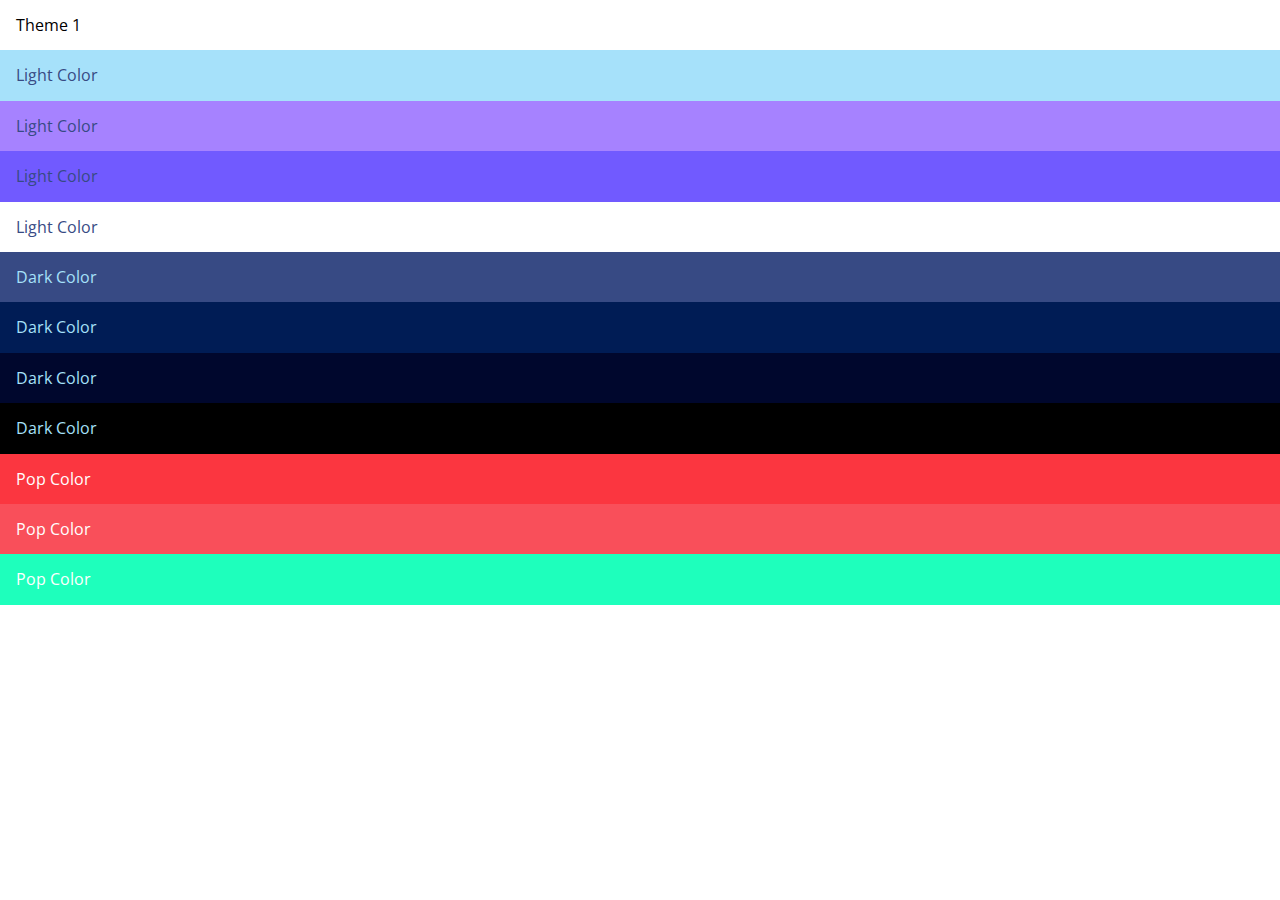
==== theme-1.html @ 2e01daf6 "added 2x themes" ====
<!doctype html>
<html class="no-js" lang="en">

<head>
  <meta charset="utf-8">
  <meta http-equiv="x-ua-compatible" content="ie=edge">
  <title>Tsquared</title>
  <meta name="description" content="TS">
  <meta name="viewport" content="width=device-width, initial-scale=1, shrink-to-fit=no">

  <link rel="manifest" href="site.webmanifest">
  <link rel="apple-touch-icon" href="icon.png">
  <!-- Place favicon.ico in the root directory -->
  <link href="https://fonts.googleapis.com/css?family=Major+Mono+Display|Open+Sans:300,400,600,700,800|Staatliches" rel="stylesheet">
  <link rel="stylesheet" href="css/normalize.css">
  <link rel="stylesheet" href="css/theme.css">

</head>

<body id="theme-1">
  <!--[if lte IE 9]>
    <p class="browserupgrade">You are using an <strong>outdated</strong> browser. Please <a href="https://browsehappy.com/">upgrade your browser</a> to improve your experience and security.</p>
  <![endif]-->

  <!-- Add your site or application content here -->
<div id="title">Theme 1</div>

<div id="light1">Light Color</div>
<div id="light2">Light Color</div>
<div id="light3">Light Color</div>
<div id="light4">Light Color</div>
<div id="dark1">Dark Color</div>
<div id="dark2">Dark Color</div>
<div id="dark3">Dark Color</div>
<div id="dark4">Dark Color</div>
<div id="pop1">Pop Color</div>
<div id="pop2">Pop Color</div>
<div id="pop3">Pop Color</div>
<div id="pop4">Pop Color</div>

  <script src="js/vendor/modernizr-3.6.0.min.js"></script>
  <!-- <script src="https://code.jquery.com/jquery-3.3.1.min.js" integrity="sha256-FgpCb/KJQlLNfOu91ta32o/NMZxltwRo8QtmkMRdAu8=" crossorigin="anonymous"></script>
  <script>window.jQuery || document.write('<script src="js/vendor/jquery-3.3.1.min.js"><\/script>')</script> -->
  <script src="js/plugins.js"></script>
  <script src="js/links.js"></script>
  <!-- <script src="js/main.js"></script> -->

  <!-- Google Analytics: change UA-XXXXX-Y to be your site's ID. -->
  <script>
    window.ga = function () {
      ga.q.push(arguments)
    };
    ga.q = [];
    ga.l = +new Date;
    ga('create', 'UA-XXXXX-Y', 'auto');
    ga('send', 'pageview')
  </script>
  <script src="https://www.google-analytics.com/analytics.js" async defer></script>
</body>

</html>
---- css/theme.css ----
:root {
  --pink: #F94F5A;
  --purp: #374A84;
  --navy: #00072D;
  --blue: #001C55;
  --li-blue: #A6E1FA;
  --lav: #a682ff;
  --dk-lav: #715aff;
  --fire: #FB3640;
  --green: #1EFFBC;
}

body {
  display: -ms-grid;
  display: grid;
}

body div {
  padding: 1em;
  font-family: 'Open Sans', sans-serif;
}

#theme-1 {
  --light1: var(--li-blue);
  --light2: var(--lav);
  --light3: var(--dk-lav);
  --light4: white;
  --dark1: var(--purp);
  --dark2: var(--blue);
  --dark3: var(--navy);
  --dark4: black;
  --pop1: var(--fire);
  --pop2: var(--pink);
  --pop3: var(--green);
  --pop4: white;
}

#theme-2 {
  --light1: #FDFDFD;
  --light2: #DEDAEA;
  --light3: #A398C8;
  --light4: #8A7EB1;
  --dark1: #0C0221;
  --dark2: #170656;
  --dark3: #230874;
  --dark4: #621B69;
  --pop1: #811C5D;
  --pop2: #BB2A4C;
  --pop3: #D52E48;
  --pop4: #EA3A51;
}

#light1 {
  background: var(--light1);
  color: var(--dark1);
}

#light2 {
  background: var(--light2);
  color: var(--dark1);
}

#light3 {
  background: var(--light3);
  color: var(--dark1);
}

#light4 {
  background: var(--light4);
  color: var(--dark1);
}

#dark1 {
  background: var(--dark1);
  color: var(--light1);
}

#dark2 {
  background: var(--dark2);
  color: var(--light1);
}

#dark3 {
  background: var(--dark3);
  color: var(--light1);
}

#dark4 {
  background: var(--dark4);
  color: var(--light1);
}

#pop1 {
  background: var(--pop1);
  color: white;
}

#pop2 {
  background: var(--pop2);
  color: white;
}

#pop3 {
  background: var(--pop3);
  color: white;
}

#pop4 {
  background: var(--pop4);
  color: white;
}
/*# sourceMappingURL=theme.css.map */
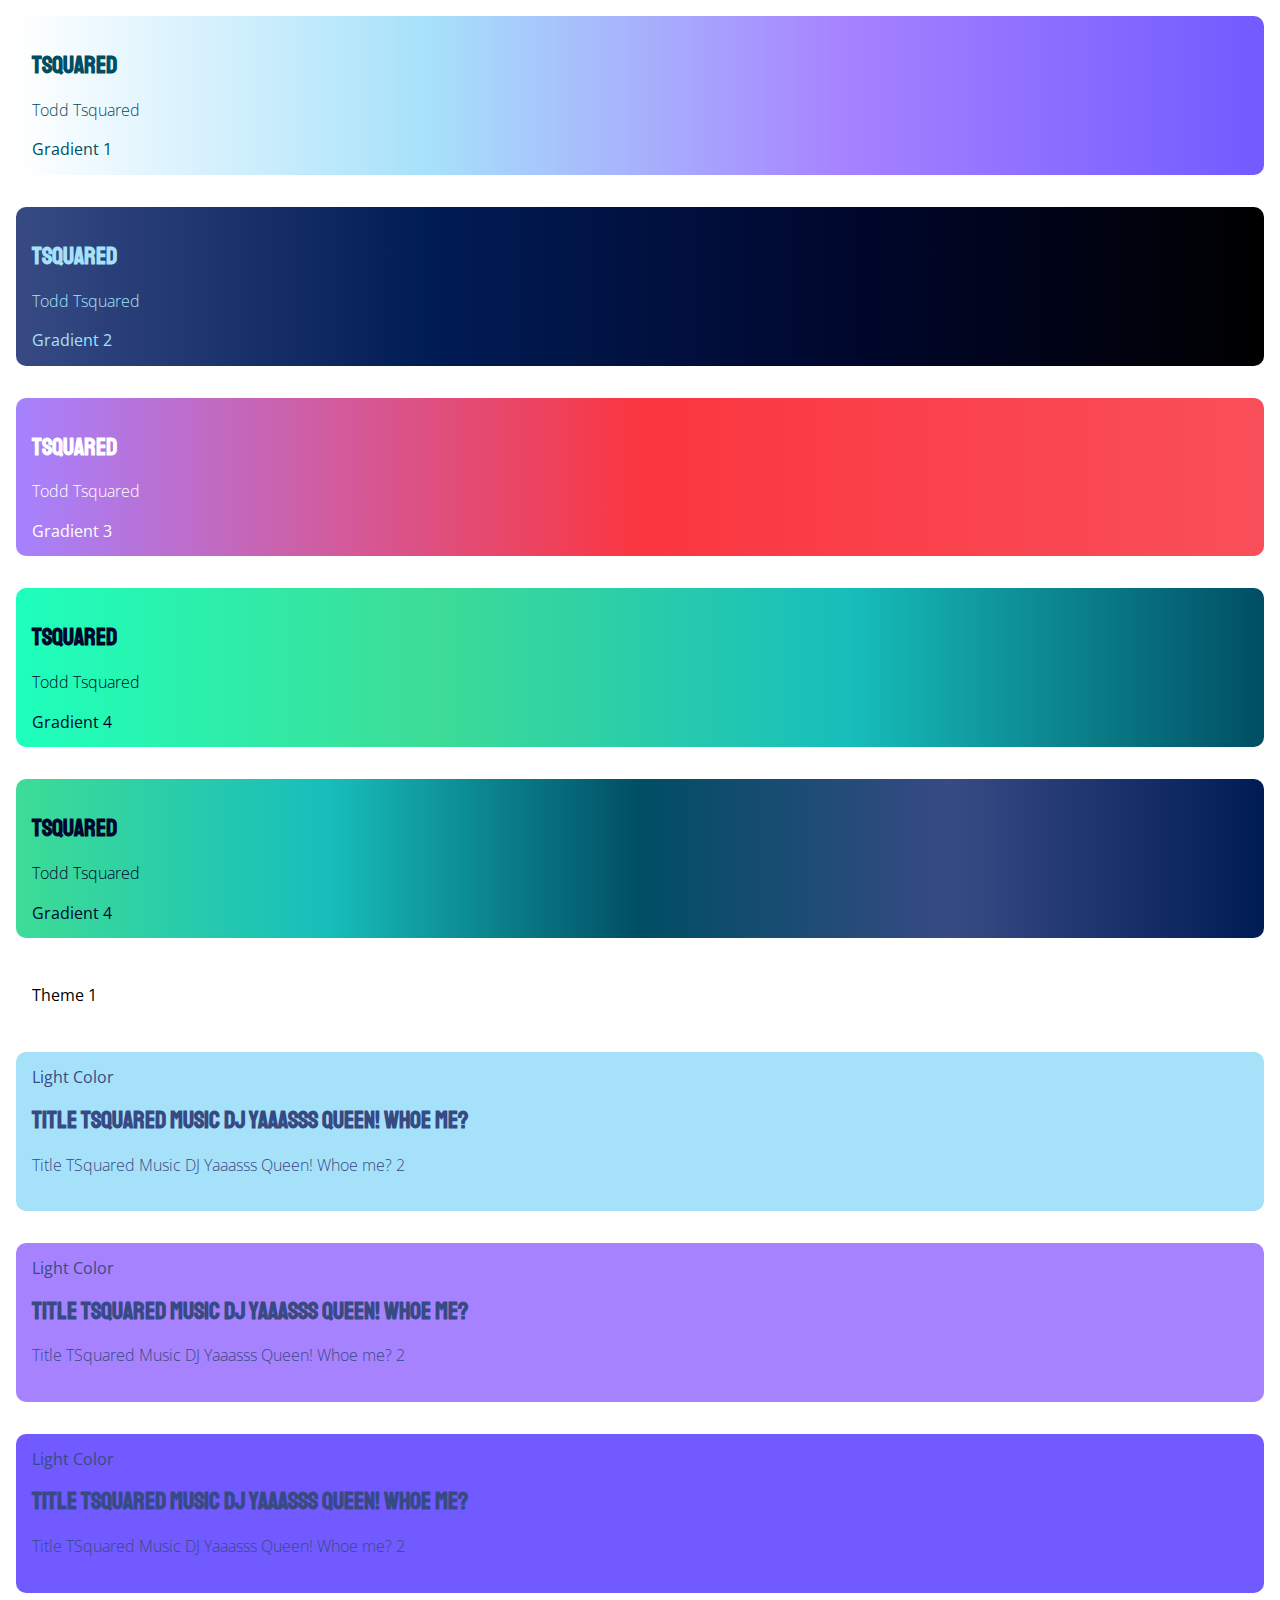
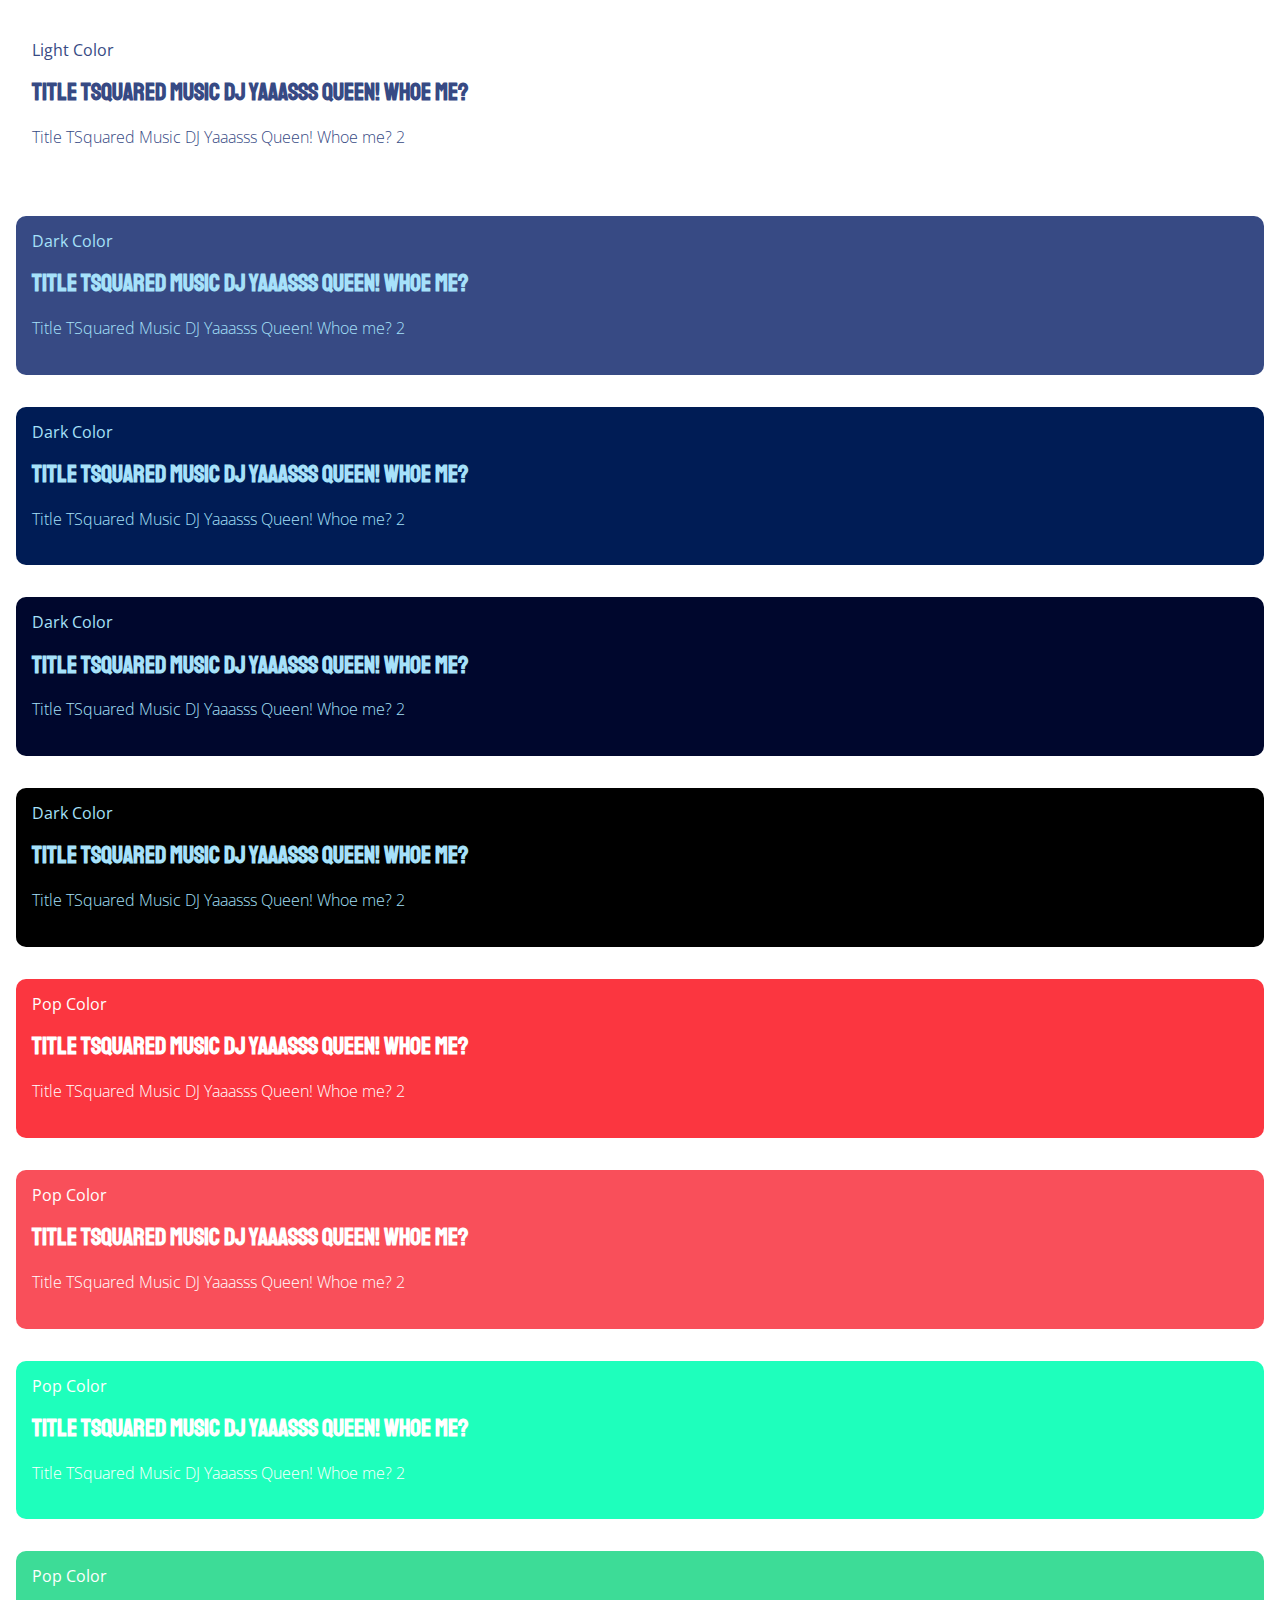
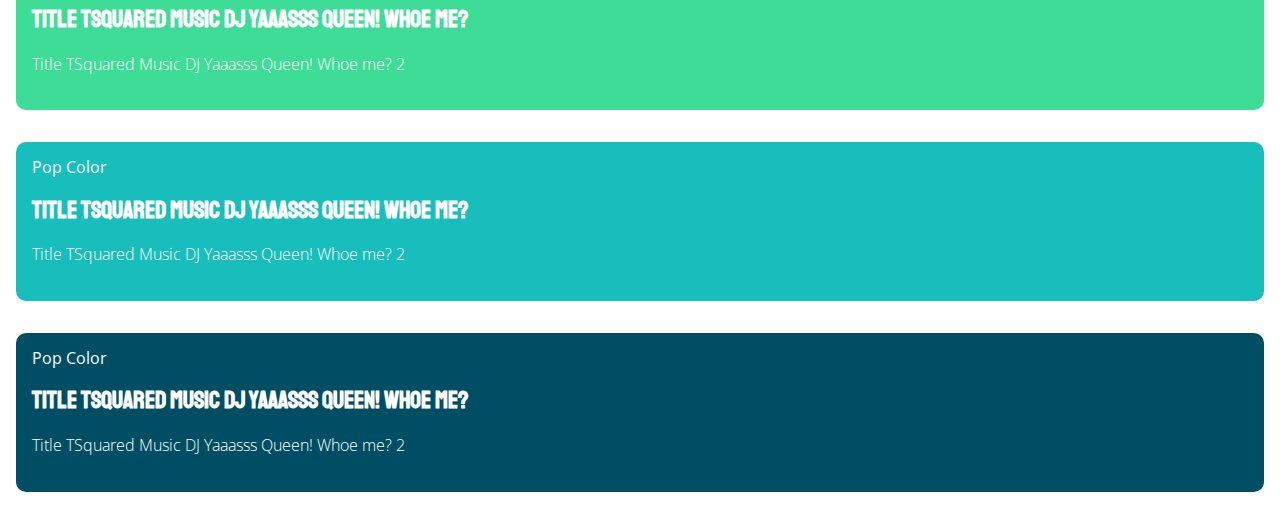
==== commit 03f407c4: "added new colors" ====
--- a/theme-1.html
+++ b/theme-1.html
@@ -23,20 +23,75 @@
   <![endif]-->
 
   <!-- Add your site or application content here -->
+  <div class="grad" id="grad1"><h2>TSquared</h1><h4>Todd Tsquared</h4>Gradient 1</div>
+    <div class="grad" id="grad2"><h2>TSquared</h1><h4>Todd Tsquared</h4>Gradient 2</div>
+    <div class="grad" id="grad3"><h2>TSquared</h1><h4>Todd Tsquared</h4>Gradient 3</div>
+    <div class="grad" id="grad4"><h2>TSquared</h1><h4>Todd Tsquared</h4>Gradient 4</div>
+    <div class="grad" id="grad5"><h2>TSquared</h1><h4>Todd Tsquared</h4>Gradient 4</div>
 <div id="title">Theme 1</div>
 
-<div id="light1">Light Color</div>
-<div id="light2">Light Color</div>
-<div id="light3">Light Color</div>
-<div id="light4">Light Color</div>
-<div id="dark1">Dark Color</div>
-<div id="dark2">Dark Color</div>
-<div id="dark3">Dark Color</div>
-<div id="dark4">Dark Color</div>
-<div id="pop1">Pop Color</div>
-<div id="pop2">Pop Color</div>
-<div id="pop3">Pop Color</div>
-<div id="pop4">Pop Color</div>
+<div id="light1">Light Color
+  <h2>Title TSquared Music DJ Yaaasss Queen! Whoe me?</h2>
+  <h4>Title TSquared Music DJ Yaaasss Queen! Whoe me? 2</h4>
+</div>
+<div id="light2">Light Color
+  <h2>Title TSquared Music DJ Yaaasss Queen! Whoe me?</h2>
+  <h4>Title TSquared Music DJ Yaaasss Queen! Whoe me? 2</h4>
+</div>
+<div id="light3">Light Color
+  <h2>Title TSquared Music DJ Yaaasss Queen! Whoe me?</h2>
+  <h4>Title TSquared Music DJ Yaaasss Queen! Whoe me? 2</h4>
+</div>
+<div id="light4">Light Color
+  <h2>Title TSquared Music DJ Yaaasss Queen! Whoe me?</h2>
+  <h4>Title TSquared Music DJ Yaaasss Queen! Whoe me? 2</h4>
+</div>
+<div id="dark1">Dark Color
+  <h2>Title TSquared Music DJ Yaaasss Queen! Whoe me?</h2>
+  <h4>Title TSquared Music DJ Yaaasss Queen! Whoe me? 2</h4>
+</div>
+<div id="dark2">Dark Color
+  <h2>Title TSquared Music DJ Yaaasss Queen! Whoe me?</h2>
+  <h4>Title TSquared Music DJ Yaaasss Queen! Whoe me? 2</h4>
+</div>
+<div id="dark3">Dark Color
+  <h2>Title TSquared Music DJ Yaaasss Queen! Whoe me?</h2>
+  <h4>Title TSquared Music DJ Yaaasss Queen! Whoe me? 2</h4>
+</div>
+<div id="dark4">Dark Color
+  <h2>Title TSquared Music DJ Yaaasss Queen! Whoe me?</h2>
+  <h4>Title TSquared Music DJ Yaaasss Queen! Whoe me? 2</h4>
+</div>
+<div id="pop1">Pop Color
+  <h2>Title TSquared Music DJ Yaaasss Queen! Whoe me?</h2>
+  <h4>Title TSquared Music DJ Yaaasss Queen! Whoe me? 2</h4>
+</div>
+<div id="pop2">Pop Color
+  <h2>Title TSquared Music DJ Yaaasss Queen! Whoe me?</h2>
+  <h4>Title TSquared Music DJ Yaaasss Queen! Whoe me? 2</h4>
+</div>
+<div id="pop3">Pop Color
+  <h2>Title TSquared Music DJ Yaaasss Queen! Whoe me?</h2>
+  <h4>Title TSquared Music DJ Yaaasss Queen! Whoe me? 2</h4>
+</div>
+<div id="pop4">Pop Color
+  <h2>Title TSquared Music DJ Yaaasss Queen! Whoe me?</h2>
+  <h4>Title TSquared Music DJ Yaaasss Queen! Whoe me? 2</h4>
+</div>
+<div id="pop5">Pop Color
+  <h2>Title TSquared Music DJ Yaaasss Queen! Whoe me?</h2>
+  <h4>Title TSquared Music DJ Yaaasss Queen! Whoe me? 2</h4>
+</div>
+<div id="pop6">Pop Color
+  <h2>Title TSquared Music DJ Yaaasss Queen! Whoe me?</h2>
+  <h4>Title TSquared Music DJ Yaaasss Queen! Whoe me? 2</h4>
+</div>
+<!-- <div id="pop7">Pop Color
+  <h2>Title TSquared Music DJ Yaaasss Queen! Whoe me?</h2>
+  <h4>Title TSquared Music DJ Yaaasss Queen! Whoe me? 2</h4>
+</div> -->
+
+
 
   <script src="js/vendor/modernizr-3.6.0.min.js"></script>
   <!-- <script src="https://code.jquery.com/jquery-3.3.1.min.js" integrity="sha256-FgpCb/KJQlLNfOu91ta32o/NMZxltwRo8QtmkMRdAu8=" crossorigin="anonymous"></script>
--- a/css/theme.css
+++ b/css/theme.css
@@ -8,6 +8,9 @@
   --dk-lav: #715aff;
   --fire: #FB3640;
   --green: #1EFFBC;
+  --dk-green: #3ddc97;
+  --teal: #17bebb;
+  --dk-teal: #004e64;
 }
 
 body {
@@ -18,6 +21,14 @@
 body div {
   padding: 1em;
   font-family: 'Open Sans', sans-serif;
+}
+
+h2 {
+  font-family: 'Staatliches', monospace;
+}
+
+h4 {
+  font-weight: 100;
 }
 
 #theme-1 {
@@ -32,7 +43,10 @@
   --pop1: var(--fire);
   --pop2: var(--pink);
   --pop3: var(--green);
-  --pop4: white;
+  --pop4: var(--dk-green);
+  --pop5: var(--teal);
+  --pop6: var(--dk-teal)
+;
 }
 
 #theme-2 {
@@ -48,6 +62,11 @@
   --pop2: #BB2A4C;
   --pop3: #D52E48;
   --pop4: #EA3A51;
+}
+
+div {
+  border-radius: 10px;
+  margin: 1em;
 }
 
 #light1 {
@@ -109,4 +128,54 @@
   background: var(--pop4);
   color: white;
 }
+
+#pop5 {
+  background: var(--pop5);
+  color: white;
+}
+
+#pop6 {
+  background: var(--pop6);
+  color: white;
+}
+
+#pop7 {
+  background: var(--pop7);
+  color: white;
+}
+
+.grad {
+  margin: 1em;
+  border-radius: 10px;
+}
+
+#grad1 {
+  background-image: -webkit-gradient(linear, left top, right top, from(var(--light4)), color-stop(var(--light1)), color-stop(var(--light2)), to(var(--light3)));
+  background-image: linear-gradient(to right, var(--light4), var(--light1), var(--light2), var(--light3));
+  color: var(--pop6);
+}
+
+#grad2 {
+  background-image: -webkit-gradient(linear, left top, right top, from(var(--dark1)), color-stop(var(--dark2)), color-stop(var(--dark3)), to(var(--dark4)));
+  background-image: linear-gradient(to right, var(--dark1), var(--dark2), var(--dark3), var(--dark4));
+  color: var(--light1);
+}
+
+#grad3 {
+  background-image: -webkit-gradient(linear, left top, right top, from(var(--light2)), color-stop(var(--pop1)), to(var(--pop2)));
+  background-image: linear-gradient(to right, var(--light2), var(--pop1), var(--pop2));
+  color: white;
+}
+
+#grad4 {
+  background-image: -webkit-gradient(linear, left top, right top, from(var(--pop3)), color-stop(var(--pop4)), color-stop(var(--pop5)), to(var(--pop6)));
+  background-image: linear-gradient(to right, var(--pop3), var(--pop4), var(--pop5), var(--pop6));
+  color: var(--dark3);
+}
+
+#grad5 {
+  background-image: -webkit-gradient(linear, left top, right top, from(var(--pop4)), color-stop(var(--pop5)), color-stop(var(--pop6)), color-stop(var(--dark1)), to(var(--dark2)));
+  background-image: linear-gradient(to right, var(--pop4), var(--pop5), var(--pop6), var(--dark1), var(--dark2));
+  color: var(--dark3);
+}
 /*# sourceMappingURL=theme.css.map */